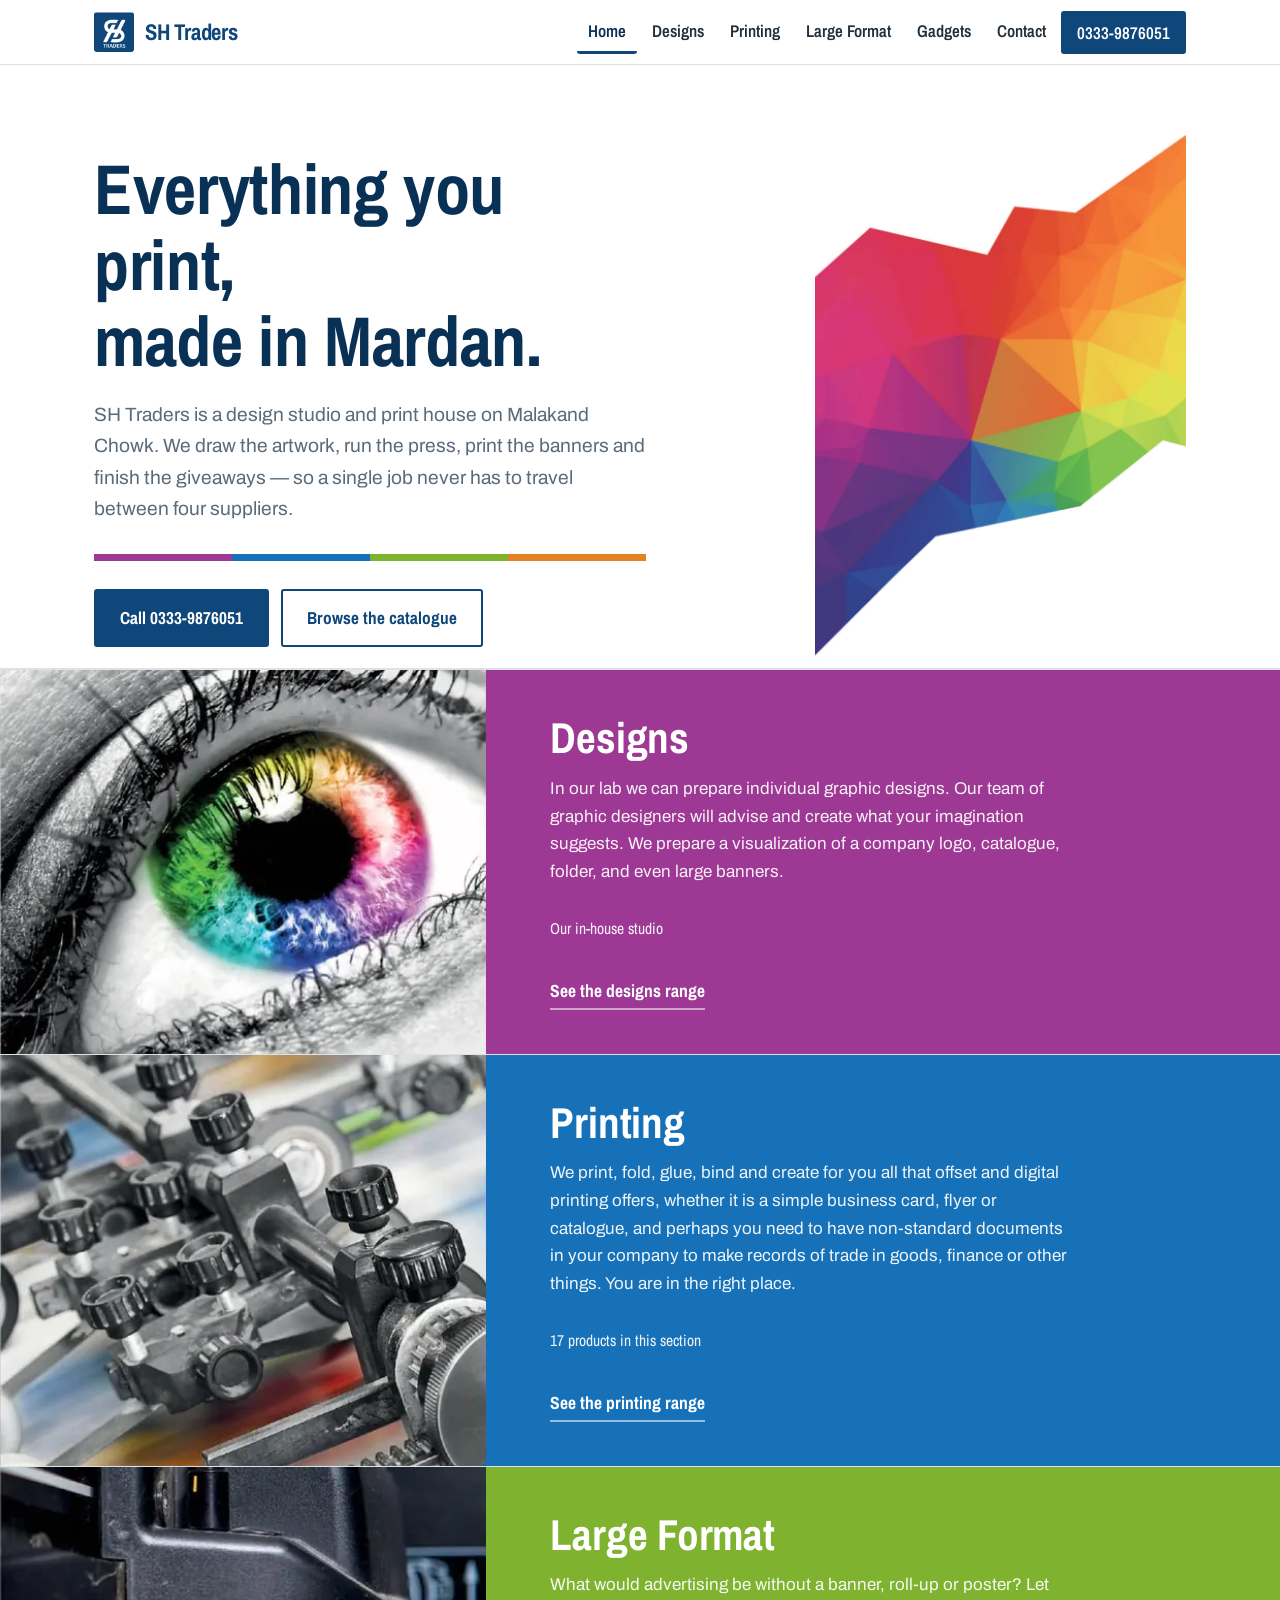
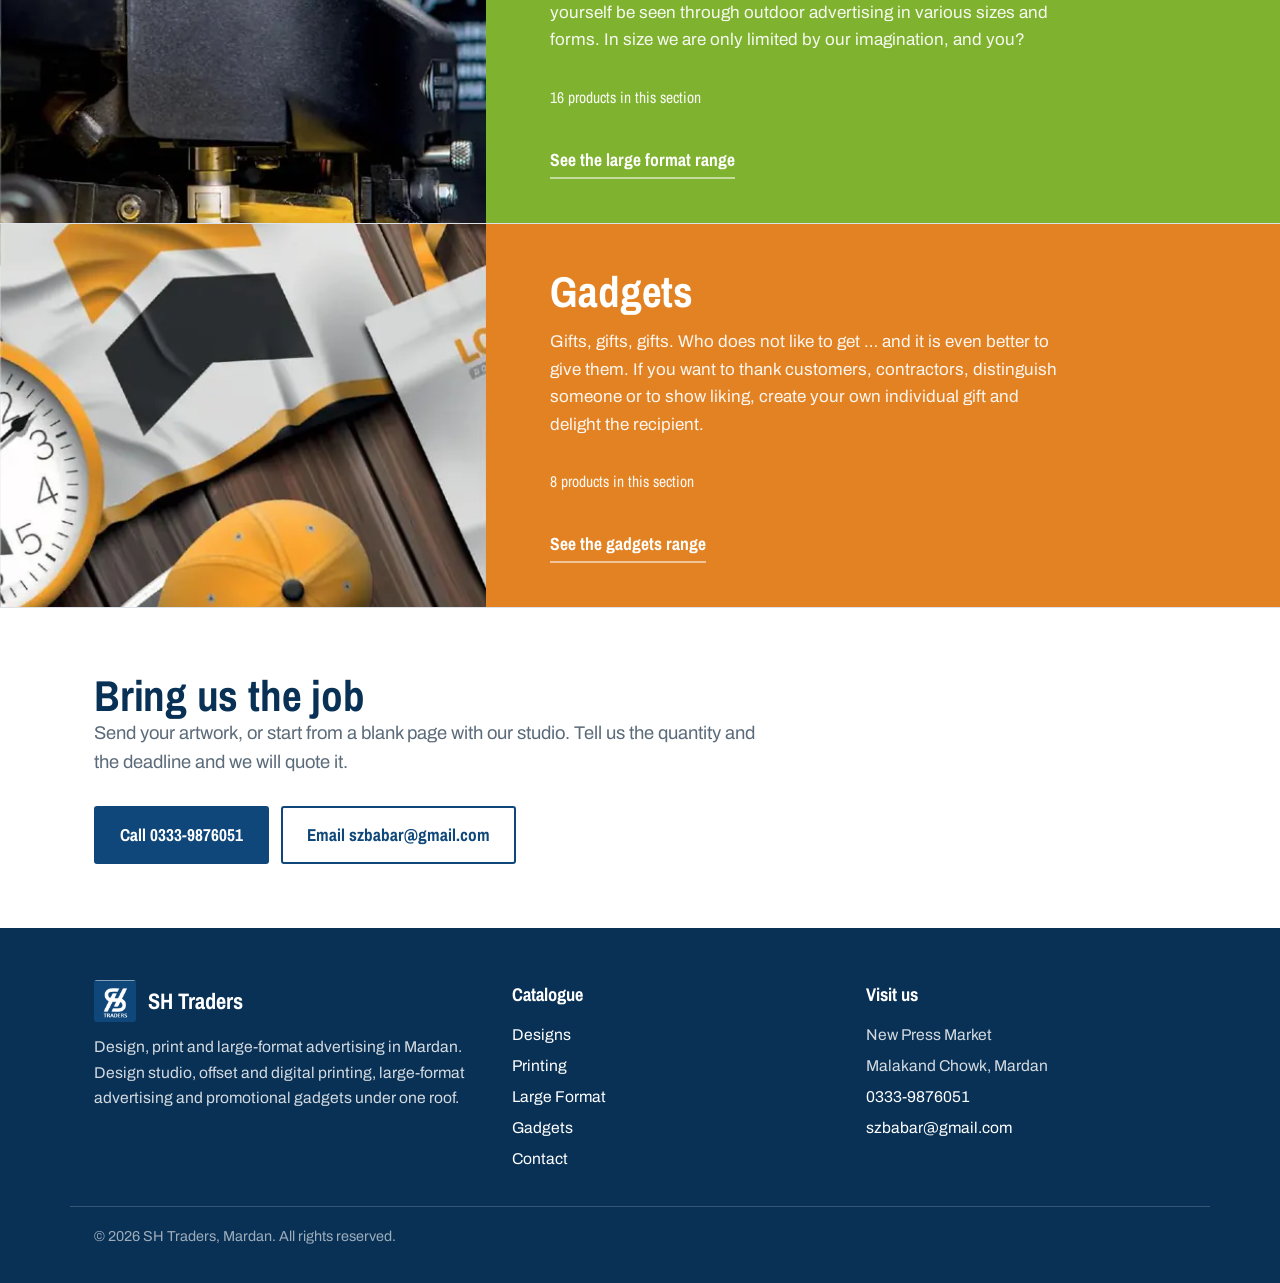
==== index.html @ 006427e3 "Initial commit via Netlify [skip ci]" ====
<!DOCTYPE html>
<html lang="en">
<head>
<meta charset="utf-8">
<meta name="viewport" content="width=device-width, initial-scale=1">
<title>SH Traders — Design, print and large-format advertising in Mardan</title>
<meta name="description" content="Design studio, offset and digital printing, large-format advertising and promotional gadgets in Mardan.">
<meta property="og:title" content="SH Traders — Design, print and large-format advertising in Mardan">
<meta property="og:description" content="Design studio, offset and digital printing, large-format advertising and promotional gadgets in Mardan.">
<meta property="og:type" content="website">
<meta name="theme-color" content="#0F477A">
<link rel="icon" href="assets/img/logo.png">
<link rel="preconnect" href="https://fonts.googleapis.com">
<link rel="preconnect" href="https://fonts.gstatic.com" crossorigin>
<link href="https://fonts.googleapis.com/css2?family=Archivo:wght@400;500;600;700&family=Archivo+Narrow:wght@600;700&display=swap" rel="stylesheet">
<link rel="stylesheet" href="assets/css/site.css">
</head>
<body data-page="home">
<header class="site-head">
  <div class="head-in">
    <a class="brand" href="index.html"><img src="assets/img/logo.png" alt="" width="40" height="40"><span>SH Traders</span></a>
    <button class="navtoggle" aria-expanded="false" aria-controls="nav">Menu</button>
    <nav class="nav" id="nav" aria-label="Main">
      <a href="index.html" aria-current="page">Home</a>
      <a href="designs.html" style="--c:#9D3894">Designs</a>
      <a href="printing.html" style="--c:#1671B8">Printing</a>
      <a href="large-format.html" style="--c:#7FB22F">Large Format</a>
      <a href="gadgets.html" style="--c:#E38223">Gadgets</a>
      <a href="contact.html">Contact</a>
      <a class="callbtn" href="tel:+923339876051">0333-9876051</a>
    </nav>
  </div>
</header>
<main>
<section class="hero">
  <div class="hero-in">
    <div>
      <h1>Everything you print,<br>made in Mardan.</h1>
      <p class="lede">SH Traders is a design studio and print house on Malakand Chowk.
      We draw the artwork, run the press, print the banners and finish the giveaways — so a
      single job never has to travel between four suppliers.</p>
      <ul class="swatches" aria-hidden="true"><li style="background:#9D3894"></li><li style="background:#1671B8"></li><li style="background:#7FB22F"></li><li style="background:#E38223"></li></ul>
      <div class="actions">
        <a class="btn btn-solid" href="tel:+923339876051">Call 0333-9876051</a>
        <a class="btn btn-ghost" href="printing.html">Browse the catalogue</a>
      </div>
    </div>
    <div class="hero-art"><img src="assets/img/rainbow.webp" alt="" width="755" height="1100"></div>
  </div>
</section>
<div class="bands"><section class="band" style="--c:#9D3894">
  <div class="band-img" style="background-image:url('assets/img/hero_designs.webp')" role="img" aria-label="Designs"></div>
  <div class="band-body">
    <h2>Designs</h2>
    <p>In our lab we can prepare individual graphic designs. Our team of graphic designers will advise and create what your imagination suggests. We prepare a visualization of a company logo, catalogue, folder, and even large banners.</p>
    <p class="band-count">Our in-house studio</p>
    <a class="more" href="designs.html">See the designs range</a>
  </div>
</section><section class="band" style="--c:#1671B8">
  <div class="band-img" style="background-image:url('assets/img/hero_printing.webp')" role="img" aria-label="Printing"></div>
  <div class="band-body">
    <h2>Printing</h2>
    <p>We print, fold, glue, bind and create for you all that offset and digital printing offers, whether it is a simple business card, flyer or catalogue, and perhaps you need to have non-standard documents in your company to make records of trade in goods, finance or other things. You are in the right place.</p>
    <p class="band-count">17 products in this section</p>
    <a class="more" href="printing.html">See the printing range</a>
  </div>
</section><section class="band" style="--c:#7FB22F">
  <div class="band-img" style="background-image:url('assets/img/hero_largeformat.webp')" role="img" aria-label="Large Format"></div>
  <div class="band-body">
    <h2>Large Format</h2>
    <p>What would advertising be without a banner, roll-up or poster? Let yourself be seen through outdoor advertising in various sizes and forms. In size we are only limited by our imagination, and you?</p>
    <p class="band-count">16 products in this section</p>
    <a class="more" href="large-format.html">See the large format range</a>
  </div>
</section><section class="band" style="--c:#E38223">
  <div class="band-img" style="background-image:url('assets/img/hero_gadgets.webp')" role="img" aria-label="Gadgets"></div>
  <div class="band-body">
    <h2>Gadgets</h2>
    <p>Gifts, gifts, gifts. Who does not like to get … and it is even better to give them. If you want to thank customers, contractors, distinguish someone or to show liking, create your own individual gift and delight the recipient.</p>
    <p class="band-count">8 products in this section</p>
    <a class="more" href="gadgets.html">See the gadgets range</a>
  </div>
</section></div>
<section class="contact">
  <div class="wrap">
    <h2>Bring us the job</h2>
    <p class="lede">Send your artwork, or start from a blank page with our studio. Tell us the
    quantity and the deadline and we will quote it.</p>
    <div class="actions">
      <a class="btn btn-solid" href="tel:+923339876051">Call 0333-9876051</a>
      <a class="btn btn-ghost" href="mailto:szbabar@gmail.com">Email szbabar@gmail.com</a>
    </div>
  </div>
</section>
</main><footer class="site-foot">
  <div class="foot-in">
    <div>
      <div class="foot-brand"><img src="assets/img/logo.png" alt="" width="42" height="42"><span>SH Traders</span></div>
      <p>Design, print and large-format advertising in Mardan. Design studio, offset and digital printing, large-format
      advertising and promotional gadgets under one roof.</p>
    </div>
    <div>
      <h4>Catalogue</h4>
      <ul><li><a href="designs.html">Designs</a></li><li><a href="printing.html">Printing</a></li><li><a href="large-format.html">Large Format</a></li><li><a href="gadgets.html">Gadgets</a></li><li><a href="contact.html">Contact</a></li></ul>
    </div>
    <div>
      <h4>Visit us</h4>
      <ul>
        <li>New Press Market</li>
        <li>Malakand Chowk, Mardan</li>
        <li><a href="tel:+923339876051">0333-9876051</a></li>
        <li><a href="mailto:szbabar@gmail.com">szbabar@gmail.com</a></li>
      </ul>
    </div>
  </div>
  <div class="colophon">&copy; <span id="yr">2026</span> SH Traders, Mardan. All rights reserved.</div>
</footer>
<script>
document.getElementById('yr').textContent=new Date().getFullYear();
var t=document.querySelector('.navtoggle'),n=document.getElementById('nav');
if(t){t.addEventListener('click',function(){var o=n.classList.toggle('open');t.setAttribute('aria-expanded',o);});}
</script>
</body>
</html>
---- assets/css/site.css ----
/* SH Traders — palette and type taken from the printed catalogue */
:root{
  --ink:#0F477A;            /* logo navy */
  --ink-deep:#093155;
  --paper:#ffffff;
  --paper-2:#F4F6F8;
  --rule:#DCE2E8;
  --text:#22303C;
  --text-soft:#5B6B7A;
  --designs:#9D3894;
  --printing:#1671B8;
  --largeformat:#7FB22F;
  --gadgets:#E38223;
  --accent:var(--ink);
  --maxw:1140px;
  --sans:"Archivo","Helvetica Neue",Arial,sans-serif;
  --cond:"Archivo Narrow","Arial Narrow",var(--sans);
}

*,*::before,*::after{box-sizing:border-box}
html{-webkit-text-size-adjust:100%}
body{
  margin:0;background:var(--paper);color:var(--text);
  font-family:var(--sans);font-size:17px;line-height:1.62;
  font-variant-numeric:tabular-nums;
}
img{max-width:100%;height:auto;display:block}
a{color:var(--ink);text-decoration-thickness:1px;text-underline-offset:2px}
a:focus-visible,button:focus-visible{outline:3px solid var(--ink);outline-offset:3px}
.wrap{max-width:var(--maxw);margin:0 auto;padding:0 24px}

h1,h2,h3{font-family:var(--cond);font-weight:700;line-height:1.08;margin:0;
  letter-spacing:-.005em;color:var(--ink-deep)}
h1{font-size:clamp(2.6rem,6vw,4.4rem)}
h2{font-size:clamp(1.9rem,3.6vw,2.7rem)}
h3{font-size:clamp(1.45rem,2.4vw,1.9rem)}
p{margin:0 0 1em}
.lede{font-size:1.15rem;color:var(--text-soft);max-width:62ch}

/* ---------- header ---------- */
.site-head{position:sticky;top:0;z-index:50;background:rgba(255,255,255,.96);
  backdrop-filter:saturate(140%) blur(8px);border-bottom:1px solid var(--rule)}
.head-in{max-width:var(--maxw);margin:0 auto;padding:10px 24px;
  display:flex;align-items:center;gap:22px}
.brand{display:flex;align-items:center;gap:11px;text-decoration:none;flex:0 0 auto}
.brand img{width:40px;height:40px;border-radius:3px}
.brand span{font-family:var(--cond);font-weight:700;font-size:1.42rem;color:var(--ink);
  letter-spacing:-.01em}
.nav{margin-left:auto;display:flex;align-items:center;gap:4px;flex-wrap:wrap}
.nav a{font-family:var(--cond);font-size:1.06rem;font-weight:600;color:var(--text);
  text-decoration:none;padding:7px 11px;border-radius:3px;border-bottom:3px solid transparent}
.nav a:hover{background:var(--paper-2)}
.nav a[aria-current="page"]{border-bottom-color:var(--c,var(--ink));color:var(--ink-deep)}
.callbtn{background:var(--ink);color:#fff !important;padding:8px 16px !important;
  border-radius:3px;border-bottom:none !important}
.callbtn:hover{background:var(--ink-deep) !important}
.navtoggle{display:none;margin-left:auto;background:none;border:1px solid var(--rule);
  border-radius:3px;padding:8px 12px;font:600 1rem var(--cond);cursor:pointer;color:var(--ink)}

/* ---------- home hero ---------- */
.hero{position:relative;overflow:hidden;border-bottom:1px solid var(--rule)}
.hero-in{max-width:var(--maxw);margin:0 auto;padding:64px 24px 0;
  display:grid;grid-template-columns:1.05fr .95fr;gap:40px;align-items:center}
.hero h1{color:var(--ink-deep)}
.hero .lede{margin-top:20px;font-size:1.2rem}
.hero-art{align-self:end;margin-bottom:-1px;text-align:right}
.hero-art img{width:auto;max-width:100%;max-height:540px;margin-left:auto}
.swatches{display:flex;gap:0;margin:30px 0 0;list-style:none;padding:0}
.swatches li{flex:1;height:7px}
.actions{display:flex;gap:12px;flex-wrap:wrap;margin-top:28px}
.btn{display:inline-block;font-family:var(--cond);font-weight:700;font-size:1.08rem;
  padding:13px 24px;border-radius:3px;text-decoration:none;border:2px solid var(--ink)}
.btn-solid{background:var(--ink);color:#fff}
.btn-solid:hover{background:var(--ink-deep);border-color:var(--ink-deep)}
.btn-ghost{color:var(--ink);background:#fff}
.btn-ghost:hover{background:var(--paper-2)}

/* ---------- section bands (home) ---------- */
.bands{border-top:1px solid var(--rule)}
.band{display:grid;grid-template-columns:38% 62%;min-height:290px;border-bottom:1px solid var(--rule)}
.band-img{background-size:cover;background-position:center;position:relative}
.band-body{background:var(--c);color:#fff;display:flex;flex-direction:column;
  justify-content:center;padding:44px clamp(24px,5vw,64px)}
.band-body h2{color:#fff}
.band-body p{color:rgba(255,255,255,.93);max-width:52ch;margin-top:14px}
.band-body .more{font-family:var(--cond);font-weight:700;color:#fff;text-decoration:none;
  border-bottom:2px solid rgba(255,255,255,.55);padding-bottom:2px;margin-top:20px;
  align-self:flex-start;font-size:1.1rem}
.band-body .more:hover{border-bottom-color:#fff}
.band-count{font-family:var(--cond);font-size:.98rem;color:rgba(255,255,255,.8);margin-top:8px}

/* ---------- section page head ---------- */
.sec-head{background:var(--c);color:#fff;display:grid;grid-template-columns:40% 60%}
.sec-head .photo{background-size:cover;background-position:center;min-height:300px}
.sec-head .copy{padding:clamp(40px,6vw,76px) clamp(24px,5vw,64px);display:flex;
  flex-direction:column;justify-content:center}
.sec-head h1{color:#fff}
.sec-head p{color:rgba(255,255,255,.94);max-width:56ch;margin-top:16px;font-size:1.1rem}
.crumb{font-family:var(--cond);font-size:1rem;color:rgba(255,255,255,.82);margin-bottom:10px}
.crumb a{color:inherit}

/* ---------- product rows ---------- */
.items{padding:12px 0 40px}
.item{scroll-margin-top:86px;display:grid;grid-template-columns:1fr 1fr;gap:clamp(28px,5vw,64px);
  align-items:center;padding:52px 0;border-bottom:1px solid var(--rule)}
.item:last-child{border-bottom:none}
.item .shot{display:flex;align-items:center;justify-content:center;
  background:var(--paper-2);border-radius:4px;padding:26px;min-height:270px}
.item .shot img{max-height:330px;width:auto;object-fit:contain}
.item:nth-child(even) .shot{order:2}
.item h3{display:flex;align-items:baseline;gap:12px}
.item h3::before{content:"";width:7px;height:.86em;background:var(--c);flex:0 0 auto;
  border-radius:1px;transform:translateY(.04em)}
.item .txt p{margin-top:14px;color:var(--text);max-width:60ch}
.item ul.bul{margin:6px 0 14px;padding-left:1.1em;color:var(--text)}
.item ul.bul li{margin:.2em 0}

.specs{margin-top:20px;border-top:1px solid var(--rule);padding-top:16px}
.specs dt{font-family:var(--cond);font-weight:700;font-size:1.02rem;color:var(--ink-deep);
  margin-bottom:7px}
.specs dd{margin:0 0 16px}
.chips{display:flex;flex-wrap:wrap;gap:6px;list-style:none;margin:0;padding:0}
.chips li{font-family:var(--cond);font-size:.97rem;line-height:1;padding:7px 10px;
  border:1px solid var(--rule);border-radius:3px;background:#fff;color:var(--text)}
.chips.fmt li{border-color:var(--c);color:var(--c);font-weight:700}
.method{font-family:var(--cond);font-size:1rem;color:var(--text-soft);margin:0}

/* ---------- in-page index ---------- */
.index{padding:26px 0 6px;border-bottom:1px solid var(--rule)}
.index h2{font-size:1.15rem;color:var(--text-soft);font-weight:600;margin-bottom:12px}
.index ul{display:flex;flex-wrap:wrap;gap:7px;list-style:none;margin:0;padding:0}
.index a{display:block;font-family:var(--cond);font-weight:600;font-size:1rem;line-height:1;
  padding:9px 12px;border:1px solid var(--rule);border-radius:3px;text-decoration:none;
  color:var(--text);background:#fff}
.index a:hover{border-color:var(--c);color:var(--c)}

/* ---------- prose (designs page) ---------- */
.prose{padding:64px 0;max-width:72ch}
.prose p{margin-bottom:1.05em}
.prose h2{margin-bottom:18px}

/* ---------- key legend ---------- */
.key{background:var(--paper-2);border-top:1px solid var(--rule);padding:56px 0}
.key h2{margin-bottom:8px}
.key p.lede{margin-bottom:24px}
.keygrid{display:grid;grid-template-columns:repeat(auto-fill,minmax(290px,1fr));gap:18px 34px;
  list-style:none;margin:0;padding:0}
.keygrid li{border-top:2px solid var(--printing);padding-top:10px}
.keygrid b{display:block;font-family:var(--cond);font-size:1.08rem;color:var(--ink-deep)}
.keygrid span{font-size:.97rem;color:var(--text-soft)}

/* ---------- contact ---------- */
.contact{padding:64px 0}
.cgrid{display:grid;grid-template-columns:1.1fr .9fr;gap:52px;align-items:start}
.cdl{margin:26px 0 0;border-top:1px solid var(--rule)}
.cdl div{display:flex;gap:18px;padding:16px 0;border-bottom:1px solid var(--rule);
  align-items:baseline}
.cdl dt{font-family:var(--cond);font-weight:700;color:var(--text-soft);min-width:96px}
.cdl dd{margin:0;font-size:1.1rem}
.cdl a{font-weight:600}

/* ---------- footer ---------- */
.site-foot{background:var(--ink-deep);color:rgba(255,255,255,.82);margin-top:0;
  padding:52px 0 34px;font-size:.98rem}
.foot-in{max-width:var(--maxw);margin:0 auto;padding:0 24px;
  display:grid;grid-template-columns:1.2fr 1fr 1fr;gap:34px}
.site-foot h4{font-family:var(--cond);font-size:1.15rem;color:#fff;margin:0 0 12px}
.site-foot a{color:#fff;text-decoration:none}
.site-foot a:hover{text-decoration:underline}
.site-foot ul{list-style:none;margin:0;padding:0}
.site-foot li{margin:.35em 0}
.foot-brand{display:flex;gap:12px;align-items:center;margin-bottom:12px}
.foot-brand img{width:42px;height:42px;border-radius:3px}
.foot-brand span{font-family:var(--cond);font-weight:700;font-size:1.4rem;color:#fff}
.colophon{max-width:var(--maxw);margin:30px auto 0;padding:18px 24px 0;
  border-top:1px solid rgba(255,255,255,.18);font-size:.9rem;color:rgba(255,255,255,.6)}

/* ---------- responsive ---------- */
@media (max-width:900px){
  .hero-in{grid-template-columns:1fr;padding-top:48px;gap:8px}
  .hero-art{max-width:420px;margin:12px auto -2px}
  .band,.sec-head{grid-template-columns:1fr}
  .band-img,.sec-head .photo{min-height:190px}
  .item{grid-template-columns:1fr;gap:26px;padding:40px 0}
  .item:nth-child(even) .shot{order:0}
  .item .shot{min-height:210px}
  .item .shot img{max-height:250px}
  .cgrid{grid-template-columns:1fr;gap:34px}
  .foot-in{grid-template-columns:1fr 1fr}
}
@media (max-width:720px){
  body{font-size:16px}
  .navtoggle{display:block}
  .nav{display:none;width:100%;order:3;flex-direction:column;align-items:stretch;
    gap:0;padding:8px 0 4px;border-top:1px solid var(--rule);margin-top:8px}
  .nav.open{display:flex}
  .nav a{padding:12px 6px;border-bottom:1px solid var(--rule);border-radius:0}
  .nav a[aria-current="page"]{border-bottom-color:var(--rule);color:var(--ink)}
  .callbtn{margin-top:10px;text-align:center}
  .head-in{flex-wrap:wrap}
  .foot-in{grid-template-columns:1fr}
}
@media (prefers-reduced-motion:reduce){*{animation:none !important;transition:none !important}}
@media print{.site-head,.nav,.actions{display:none}}
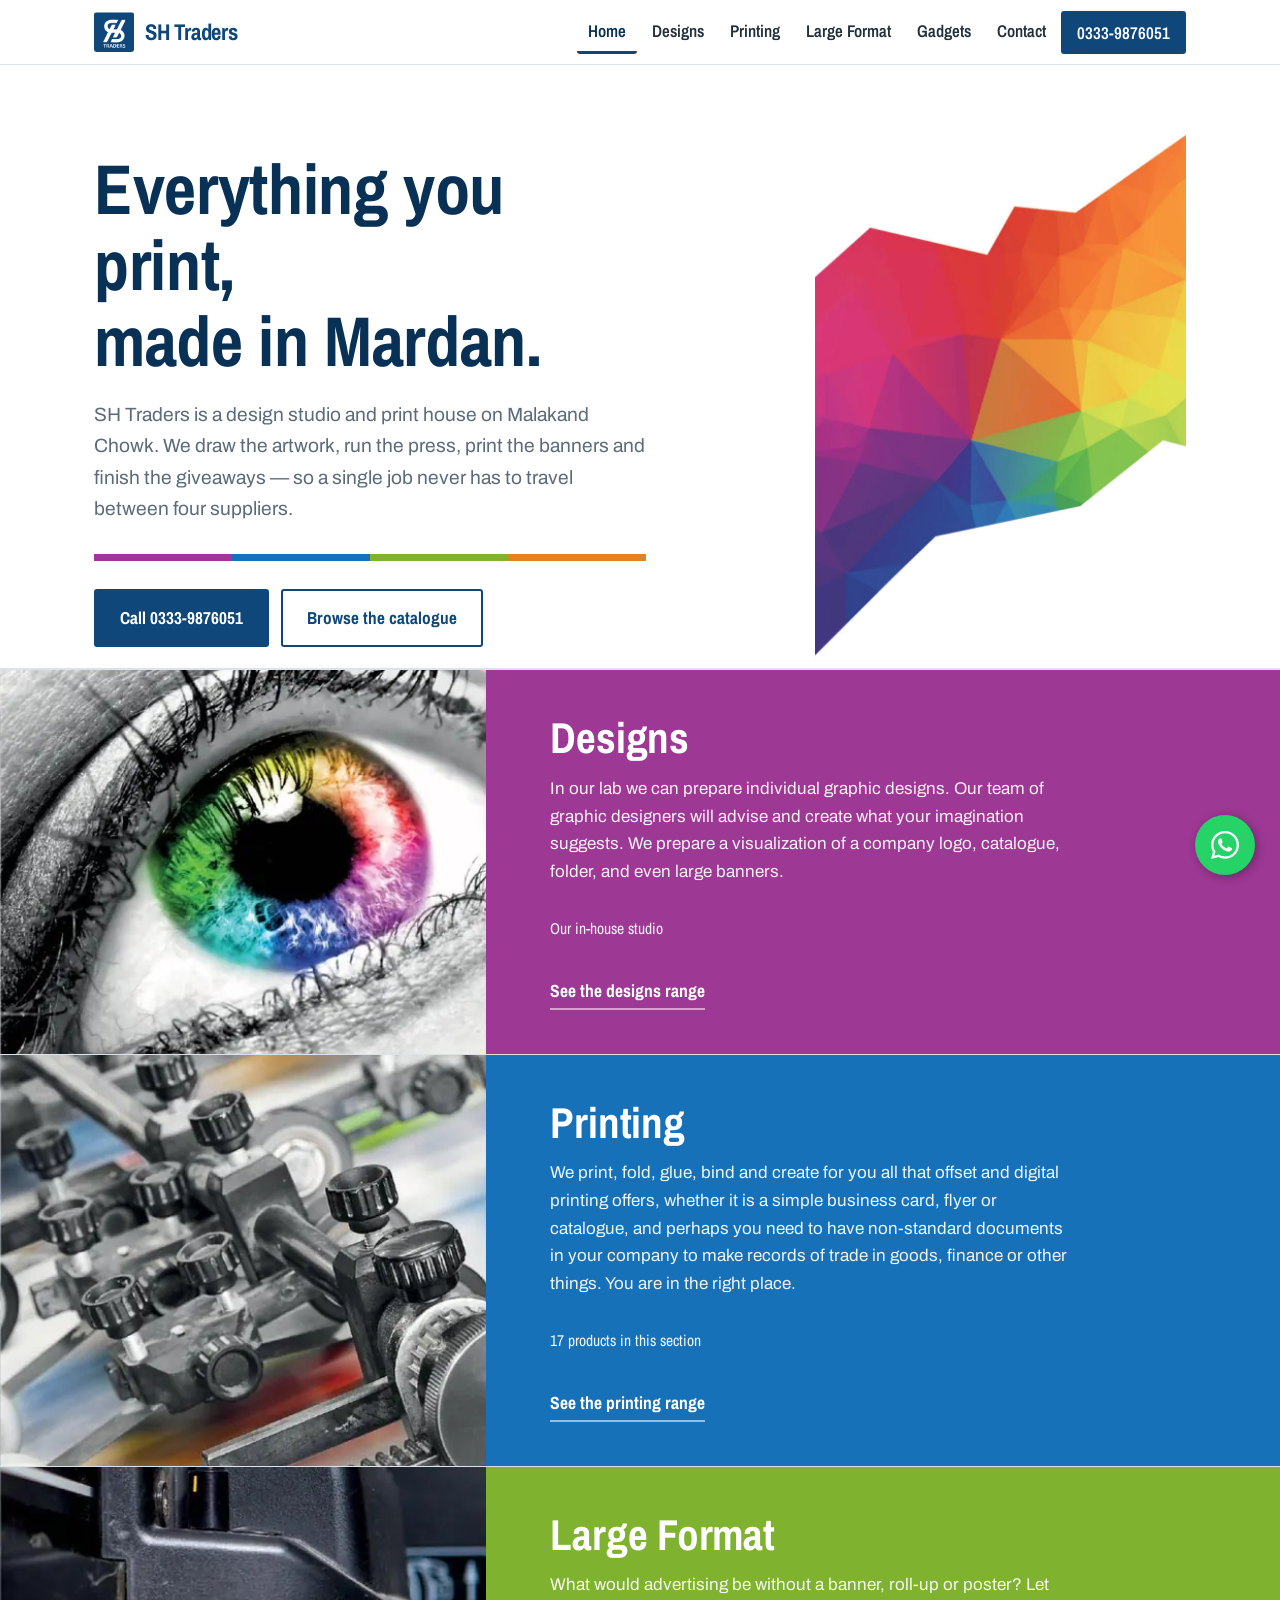
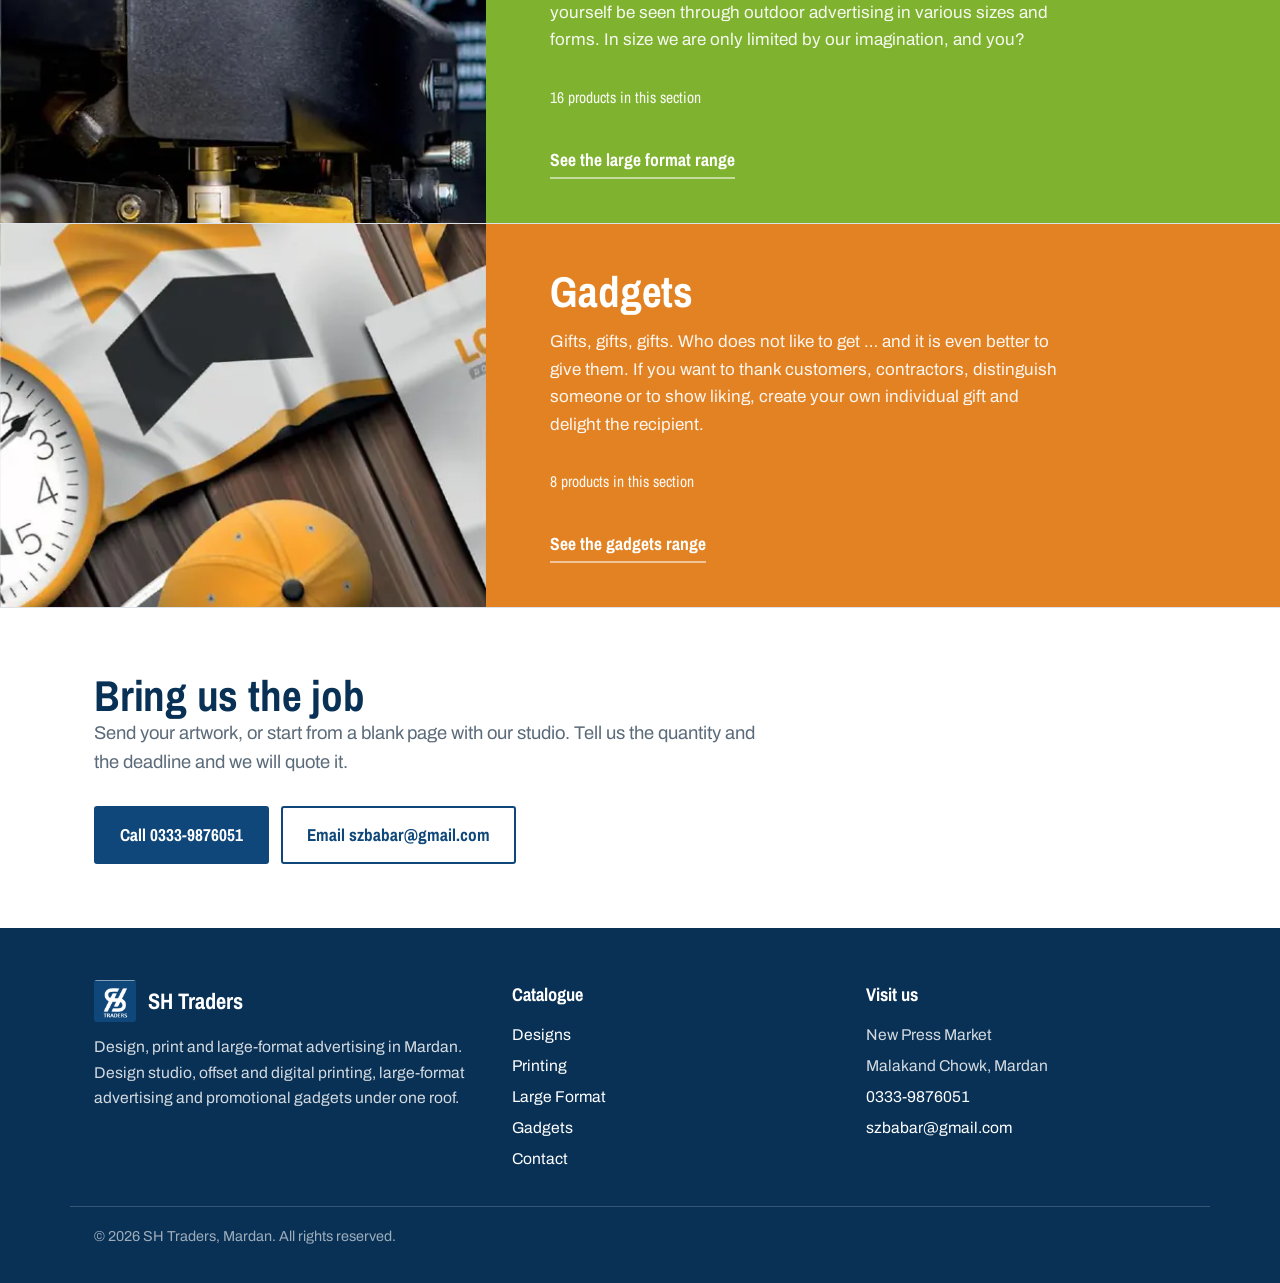
==== commit 5e65833a: "Update index.html" ====
--- a/index.html
+++ b/index.html
@@ -120,5 +120,41 @@
 var t=document.querySelector('.navtoggle'),n=document.getElementById('nav');
 if(t){t.addEventListener('click',function(){var o=n.classList.toggle('open');t.setAttribute('aria-expanded',o);});}
 </script>
+<!-- Floating WhatsApp Button -->
+<a href="https://wa.me/923001234567?text=Hello!%20I%20have%20a%20question." 
+   target="_blank" 
+   class="whatsapp-float" 
+   aria-label="Chat on WhatsApp">
+  <!-- WhatsApp SVG Icon -->
+  <svg xmlns="http://www.w3.org/2000/svg" viewBox="0 0 448 512" width="32" height="32" fill="white">
+    <path d="M380.9 97.1C339 55.1 283.2 32 223.9 32c-122.4 0-222 99.6-222 222 0 39.1 10.2 77.3 29.6 111L0 480l117.7-30.9c32.4 17.7 68.9 27 106.1 27h.1c122.3 0 224.1-99.6 224.1-222 0-59.3-25.2-115-67.1-157zm-157 341.6c-33.2 0-65.7-8.9-94-25.7l-6.7-4-69.8 18.3 18.6-68.1-4.4-7c-18.5-29.4-28.2-63.3-28.2-98.2 0-101.7 82.8-184.5 184.6-184.5 49.3 0 95.6 19.2 130.4 54.1 34.8 34.9 56.2 81.2 56.1 130.5 0 101.8-84.9 184.6-186.6 184.6zm101.2-138.2c-5.5-2.8-32.8-16.2-37.9-18-5.1-1.9-8.8-2.8-12.5 2.8-3.7 5.6-14.3 18-17.6 21.8-3.2 3.7-6.5 4.2-12 1.4-32.6-16.3-54-29.1-75.5-66-5.7-9.8 5.7-9.1 16.3-30.3 1.8-3.7.9-6.9-.5-9.7-1.4-2.8-12.5-30.1-17.1-41.2-4.5-10.8-9.1-9.3-12.5-9.5-3.2-.2-6.9-.2-10.6-.2-3.7 0-9.7 1.4-14.8 6.9-5.1 5.6-19.4 19-19.4 46.3 0 27.3 19.9 53.7 22.6 57.4 2.8 3.7 39.1 59.7 94.8 83.8 35.2 15.2 49 16.5 66.6 13.9 10.7-1.6 32.8-13.4 37.4-26.4 4.6-13 4.6-24.1 3.2-26.4-1.3-2.5-5-3.9-10.5-6.6z"/>
+  </svg>
+</a>
+
+<!-- Floating Button CSS Styles -->
+<style>
+  .whatsapp-float {
+    position: fixed;
+    width: 60px;
+    height: 60px;
+    bottom: 25px;
+    right: 25px;
+    background-color: #25d366;
+    color: #fff;
+    border-radius: 50px;
+    text-align: center;
+    box-shadow: 2px 2px 10px rgba(0, 0, 0, 0.3);
+    z-index: 9999;
+    display: flex;
+    align-items: center;
+    justify-content: center;
+    transition: all 0.3s ease;
+  }
+
+  .whatsapp-float:hover {
+    background-color: #128c7e;
+    transform: scale(1.1);
+  }
+</style>
 </body>
 </html>
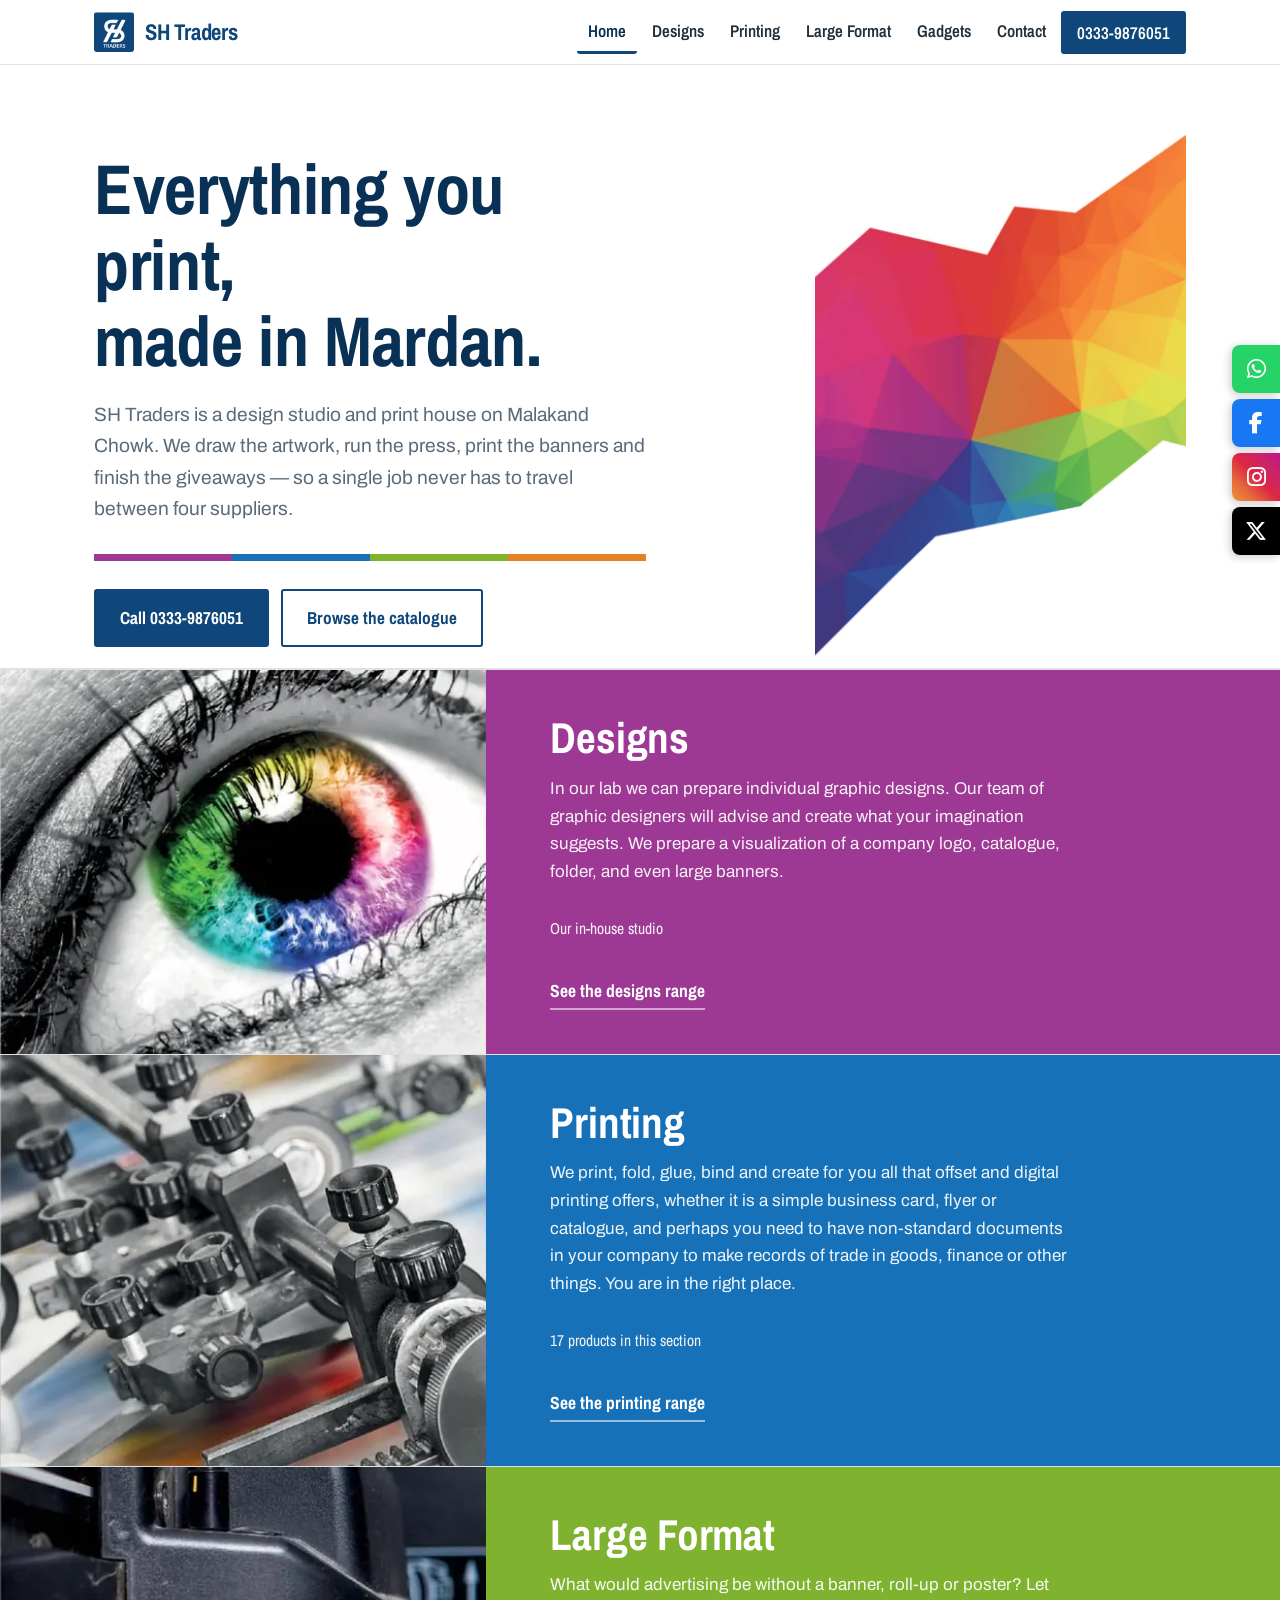
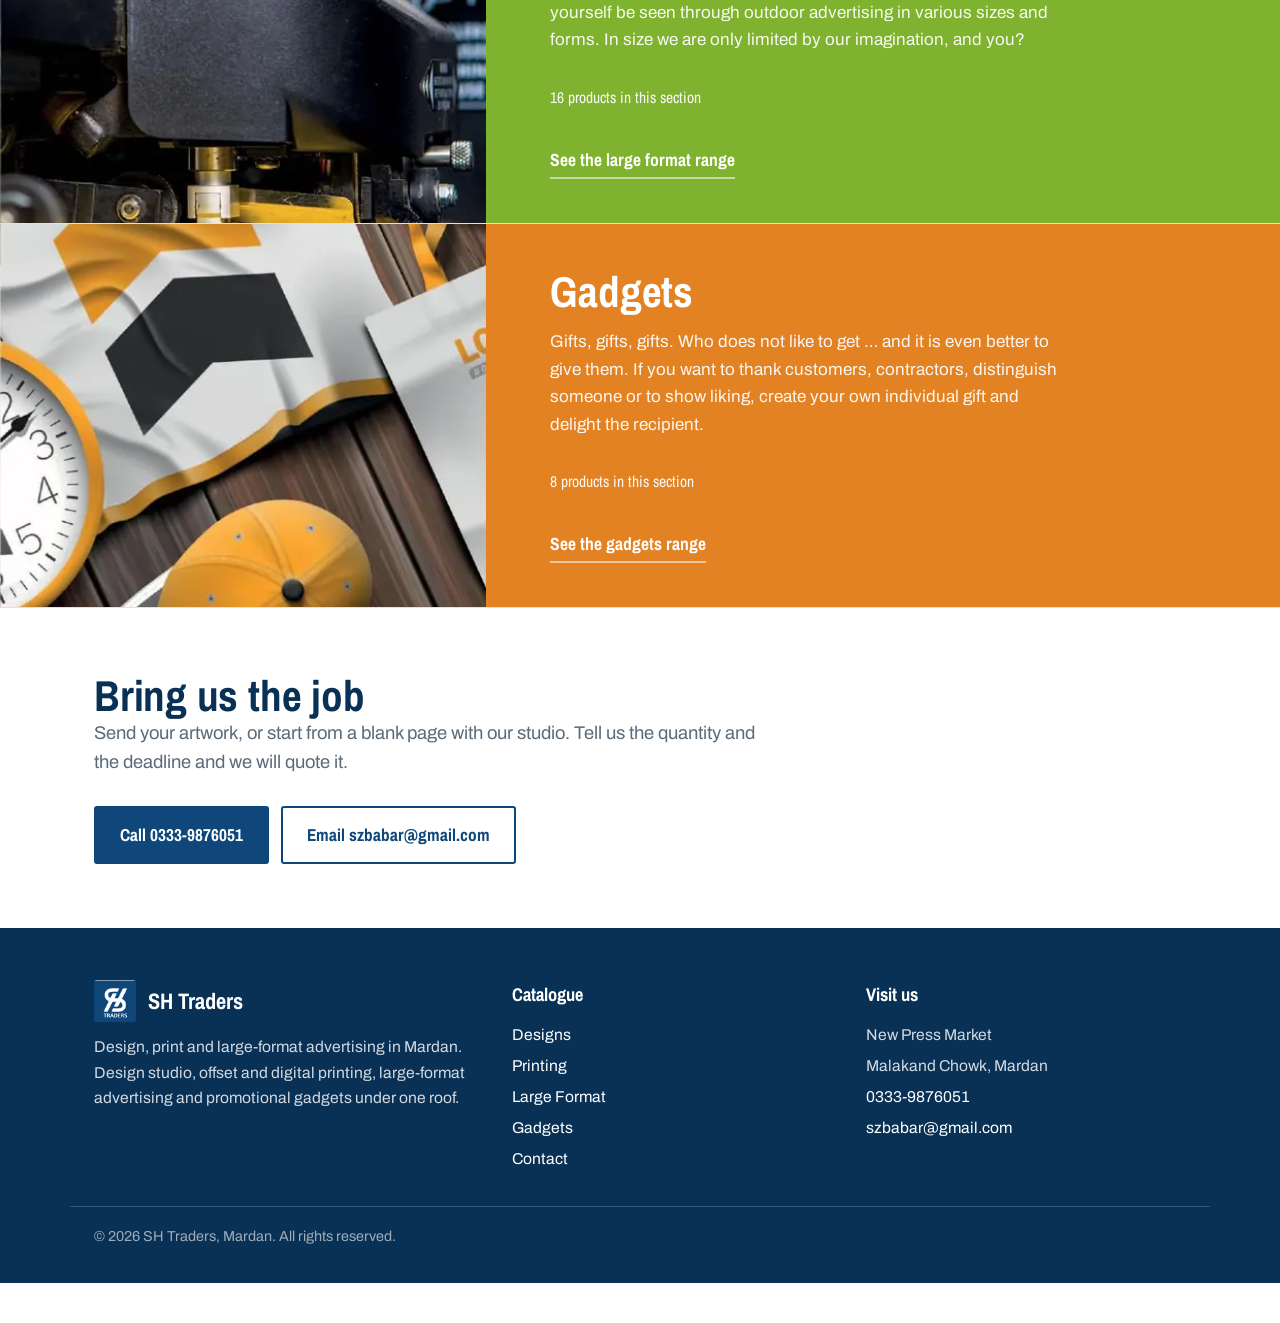
==== commit ebeb1737: "Update index.html" ====
--- a/index.html
+++ b/index.html
@@ -131,30 +131,110 @@
   </svg>
 </a>
 
-<!-- Floating Button CSS Styles -->
-<style>
-  .whatsapp-float {
-    position: fixed;
-    width: 60px;
-    height: 60px;
-    bottom: 25px;
-    right: 25px;
-    background-color: #25d366;
-    color: #fff;
-    border-radius: 50px;
-    text-align: center;
-    box-shadow: 2px 2px 10px rgba(0, 0, 0, 0.3);
-    z-index: 9999;
-    display: flex;
-    align-items: center;
-    justify-content: center;
-    transition: all 0.3s ease;
-  }
-
-  .whatsapp-float:hover {
-    background-color: #128c7e;
-    transform: scale(1.1);
-  }
-</style>
+<!DOCTYPE html>
+<html lang="en">
+<head>
+  <meta charset="UTF-8">
+  <meta name="viewport" content="width=device-width, initial-scale=1.0">
+  <title>Floating Social Media Buttons</title>
+  
+  <!-- Font Awesome CDN for Brand Icons -->
+  <link rel="stylesheet" href="https://cdnjs.cloudflare.com/ajax/libs/font-awesome/6.5.1/css/all.min.css">
+
+  <style>
+    /* Floating Bar Container */
+    .floating-social {
+      position: fixed;
+      top: 50%;
+      right: 0;
+      transform: translateY(-50%);
+      display: flex;
+      flex-direction: column;
+      z-index: 9999;
+    }
+
+    /* Base Styling for Buttons */
+    .floating-social a {
+      display: flex;
+      align-items: center;
+      justify-content: center;
+      width: 48px;
+      height: 48px;
+      color: #ffffff;
+      font-size: 22px;
+      text-decoration: none;
+      margin: 3px 0;
+      border-radius: 8px 0 0 8px;
+      transition: transform 0.2s ease, filter 0.2s ease;
+      box-shadow: -2px 2px 8px rgba(0, 0, 0, 0.2);
+    }
+
+    /* Hover Animation */
+    .floating-social a:hover {
+      transform: translateX(-6px);
+      filter: brightness(1.1);
+    }
+
+    /* Brand Colors */
+    .floating-social .whatsapp {
+      background-color: #25D366;
+    }
+
+    .floating-social .facebook {
+      background-color: #1877F2;
+    }
+
+    .floating-social .instagram {
+      background: linear-gradient(45deg, #f09433 0%, #e6683c 25%, #dc2743 50%, #cc2366 75%, #bc1888 100%);
+    }
+
+    .floating-social .x-twitter {
+      background-color: #000000;
+    }
+
+    /* Mobile Responsiveness (Move to bottom right on small screens) */
+    @media (max-width: 600px) {
+      .floating-social {
+        top: auto;
+        bottom: 15px;
+        right: 15px;
+        transform: none;
+        flex-direction: row;
+      }
+
+      .floating-social a {
+        border-radius: 50%;
+        margin: 0 4px;
+        width: 44px;
+        height: 44px;
+        font-size: 20px;
+      }
+
+      .floating-social a:hover {
+        transform: translateY(-4px);
+      }
+    }
+  </style>
+</head>
+<body>
+
+  <!-- Floating Social Media Bar -->
+  <div class="floating-social">
+    <a href="https://wa.me/923339876051" class="whatsapp" target="_blank" rel="noopener noreferrer" aria-label="WhatsApp">
+      <i class="fa-brands fa-whatsapp"></i>
+    </a>
+    <a href="https://facebook.com/szbabar" class="facebook" target="_blank" rel="noopener noreferrer" aria-label="Facebook">
+      <i class="fa-brands fa-facebook-f"></i>
+    </a>
+    <a href="https://instagram.com/saad_zaman12121212" class="instagram" target="_blank" rel="noopener noreferrer" aria-label="Instagram">
+      <i class="fa-brands fa-instagram"></i>
+    </a>
+    <a href="https://x.com/@ShahZam15724115" class="x-twitter" target="_blank" rel="noopener noreferrer" aria-label="X">
+      <i class="fa-brands fa-x-twitter"></i>
+    </a>
+  </div>
+
 </body>
 </html>
+</body>
+</html>
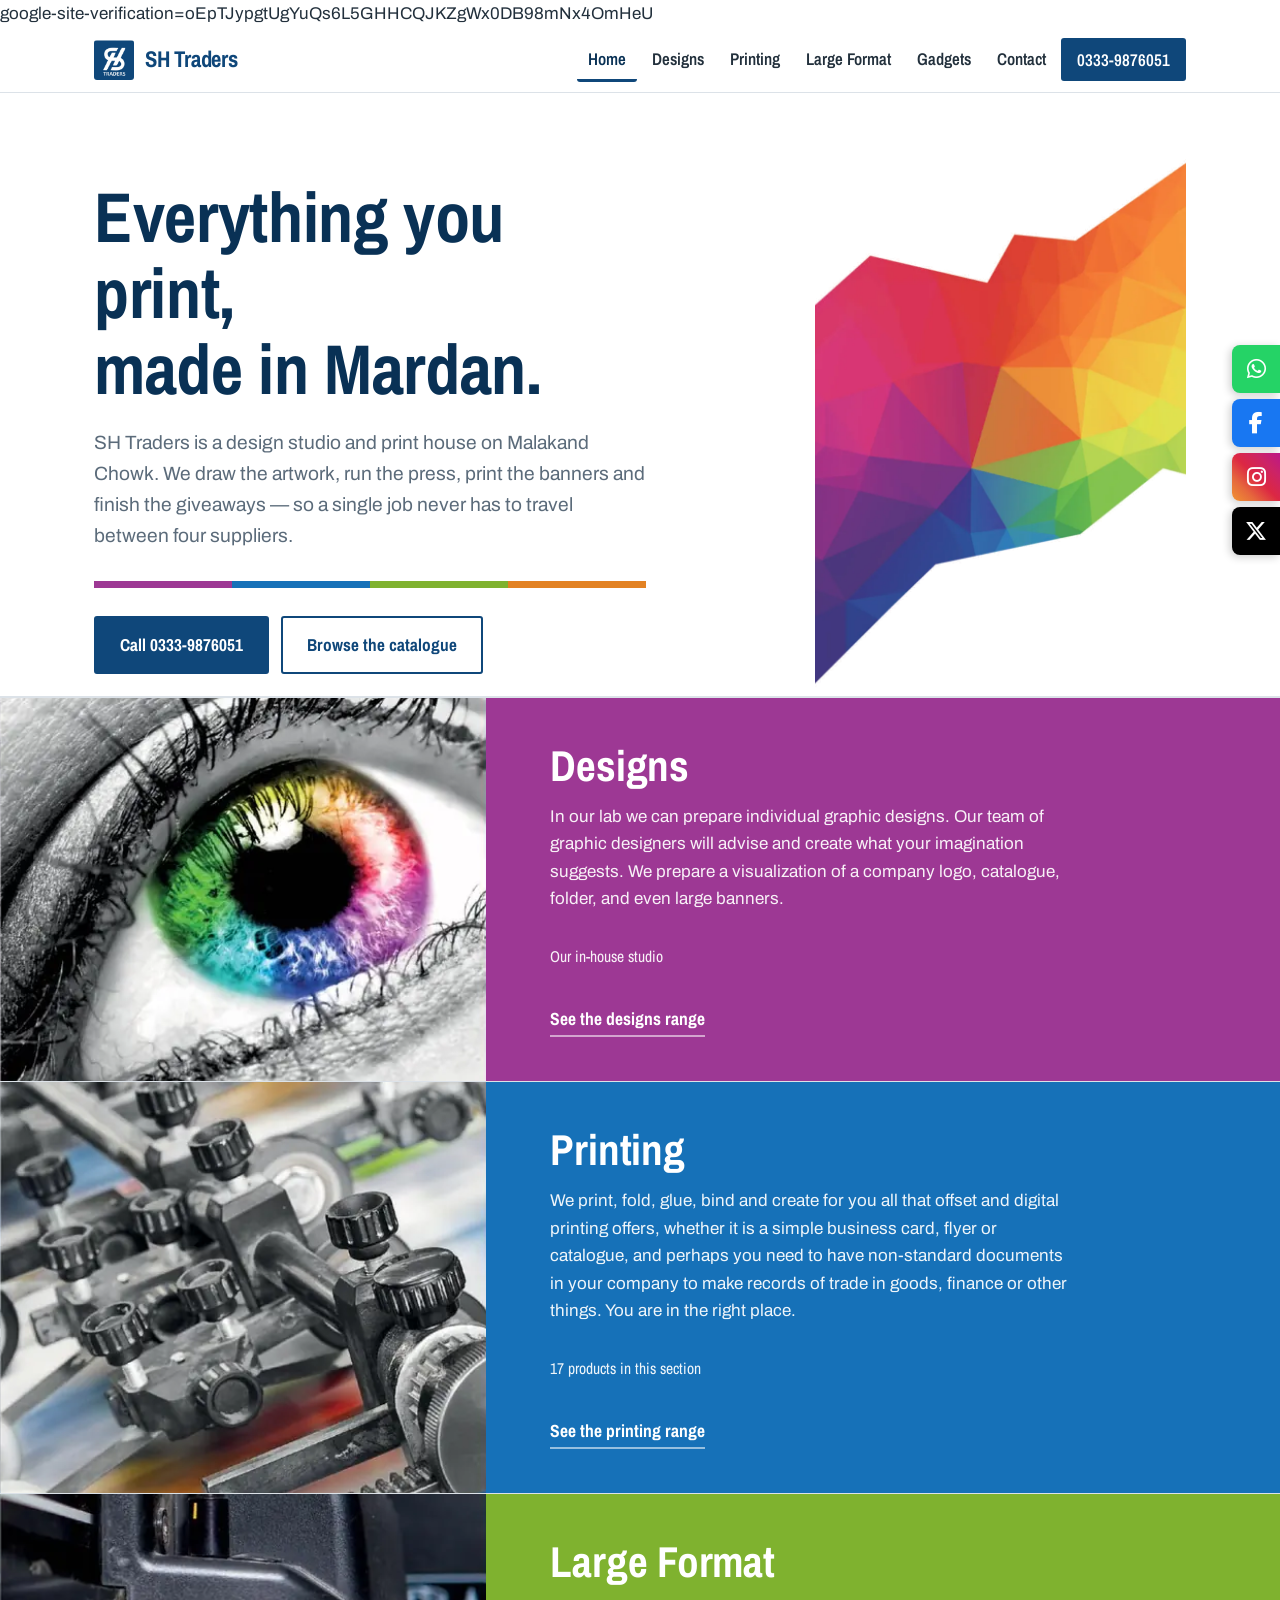
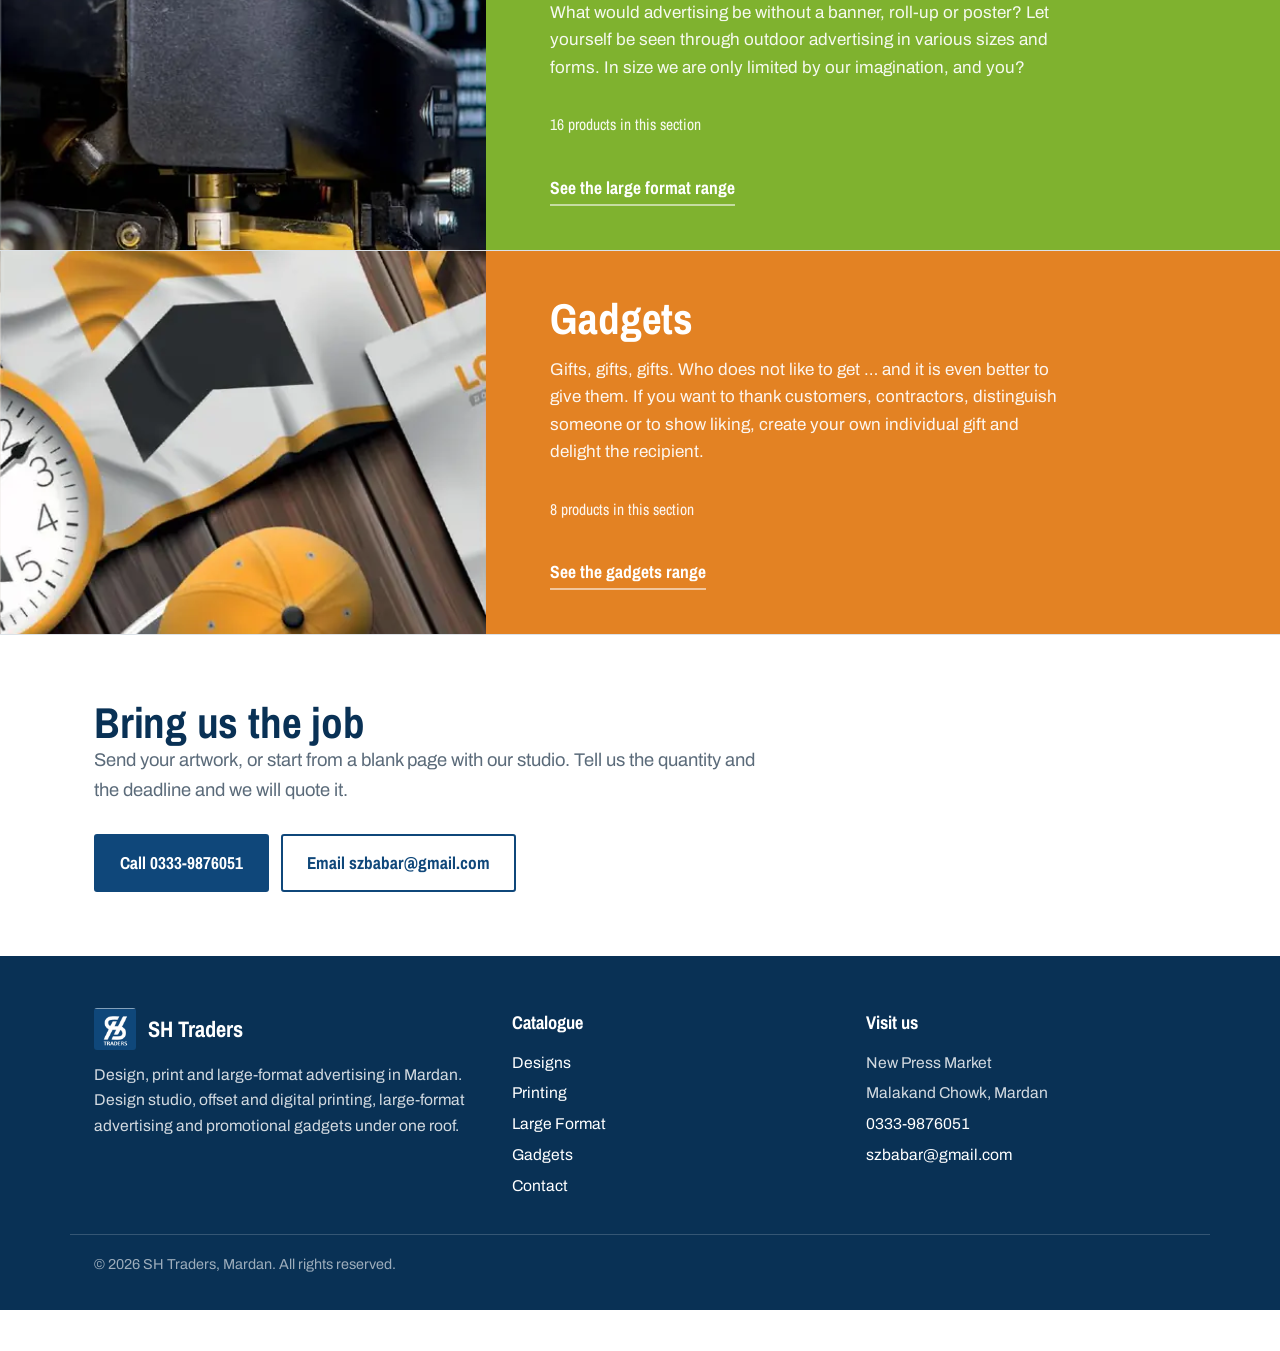
==== commit 1b022b84: "Add Google site verification meta tags" ====
--- a/index.html
+++ b/index.html
@@ -1,6 +1,8 @@
 <!DOCTYPE html>
 <html lang="en">
-<head>
+<head><meta name="google-site-verification" content="..." />
+  <meta name="google-site-verification" content="j6u_y8KvGq1yUomk86PltDkyyfEANlFTsRZ9LsChPas" />
+  google-site-verification=oEpTJypgtUgYuQs6L5GHHCQJKZgWx0DB98mNx4OmHeU
 <meta charset="utf-8">
 <meta name="viewport" content="width=device-width, initial-scale=1">
 <title>SH Traders — Design, print and large-format advertising in Mardan</title>
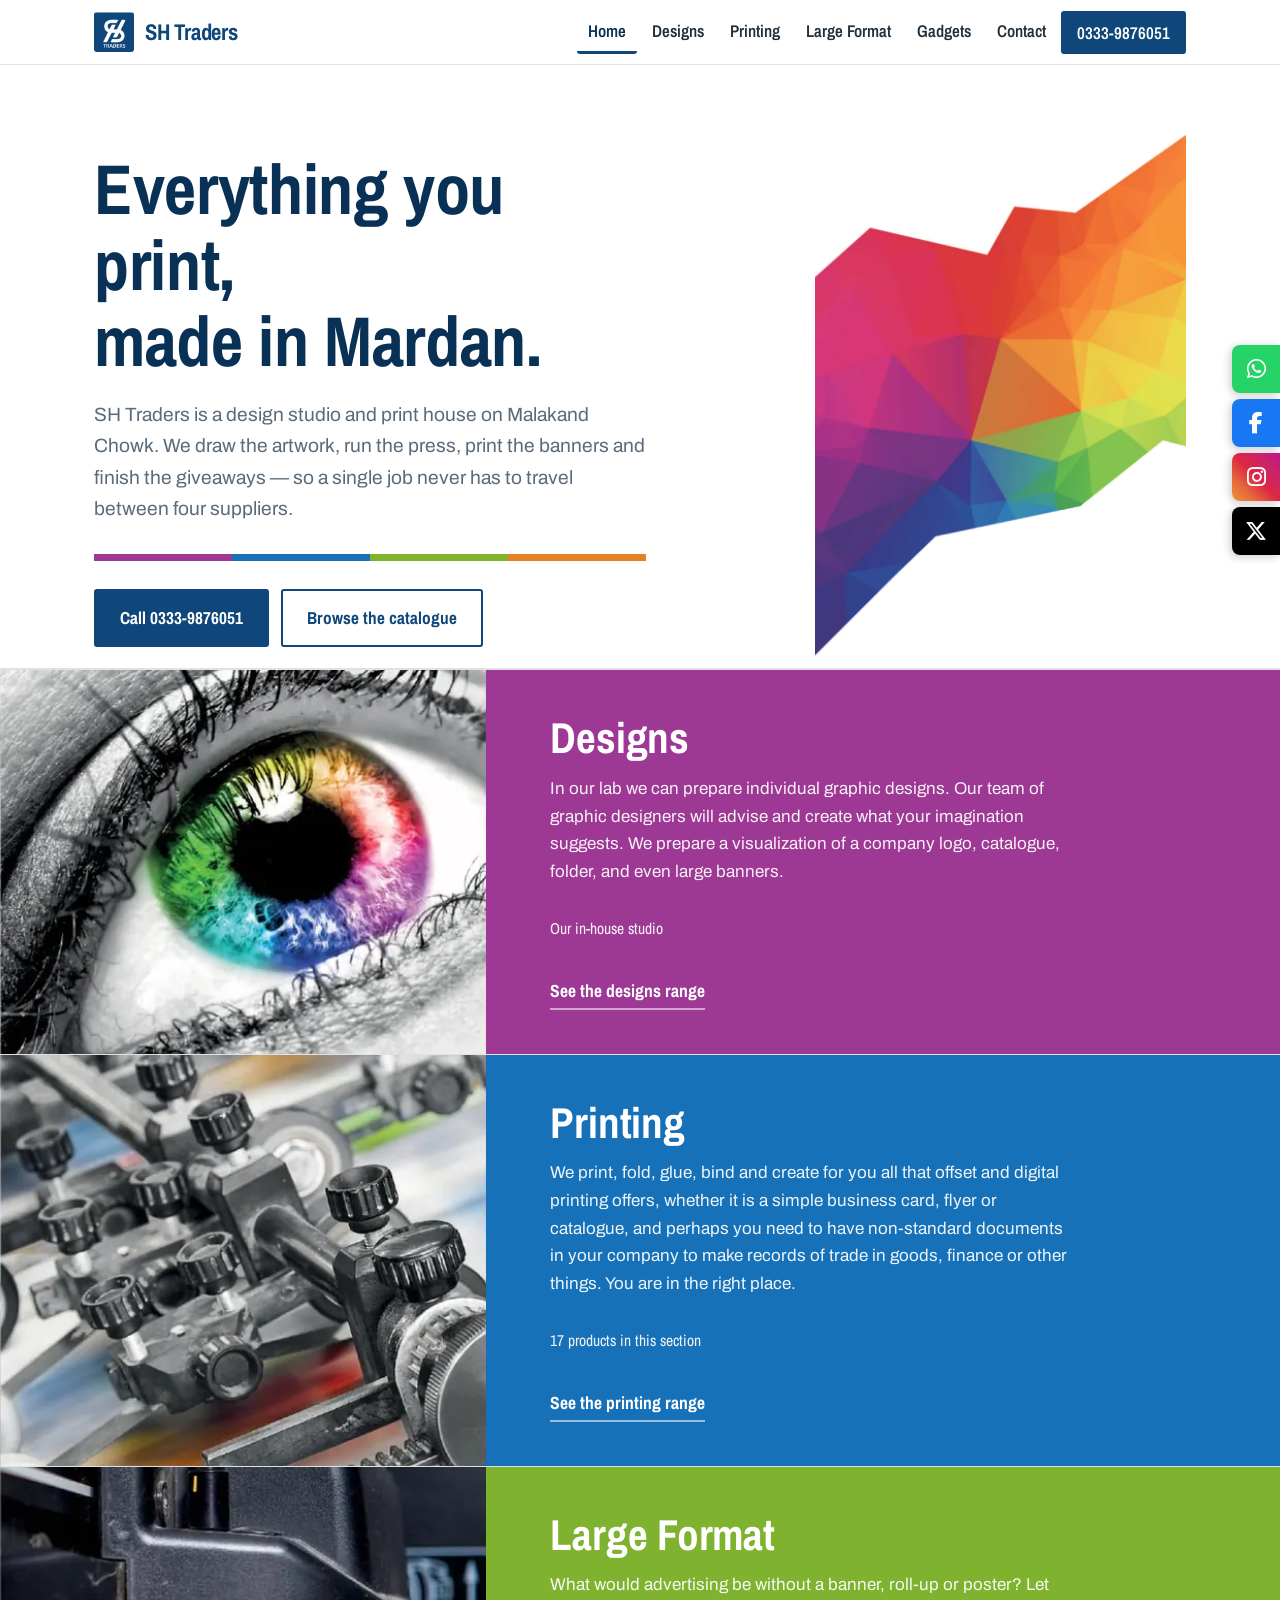
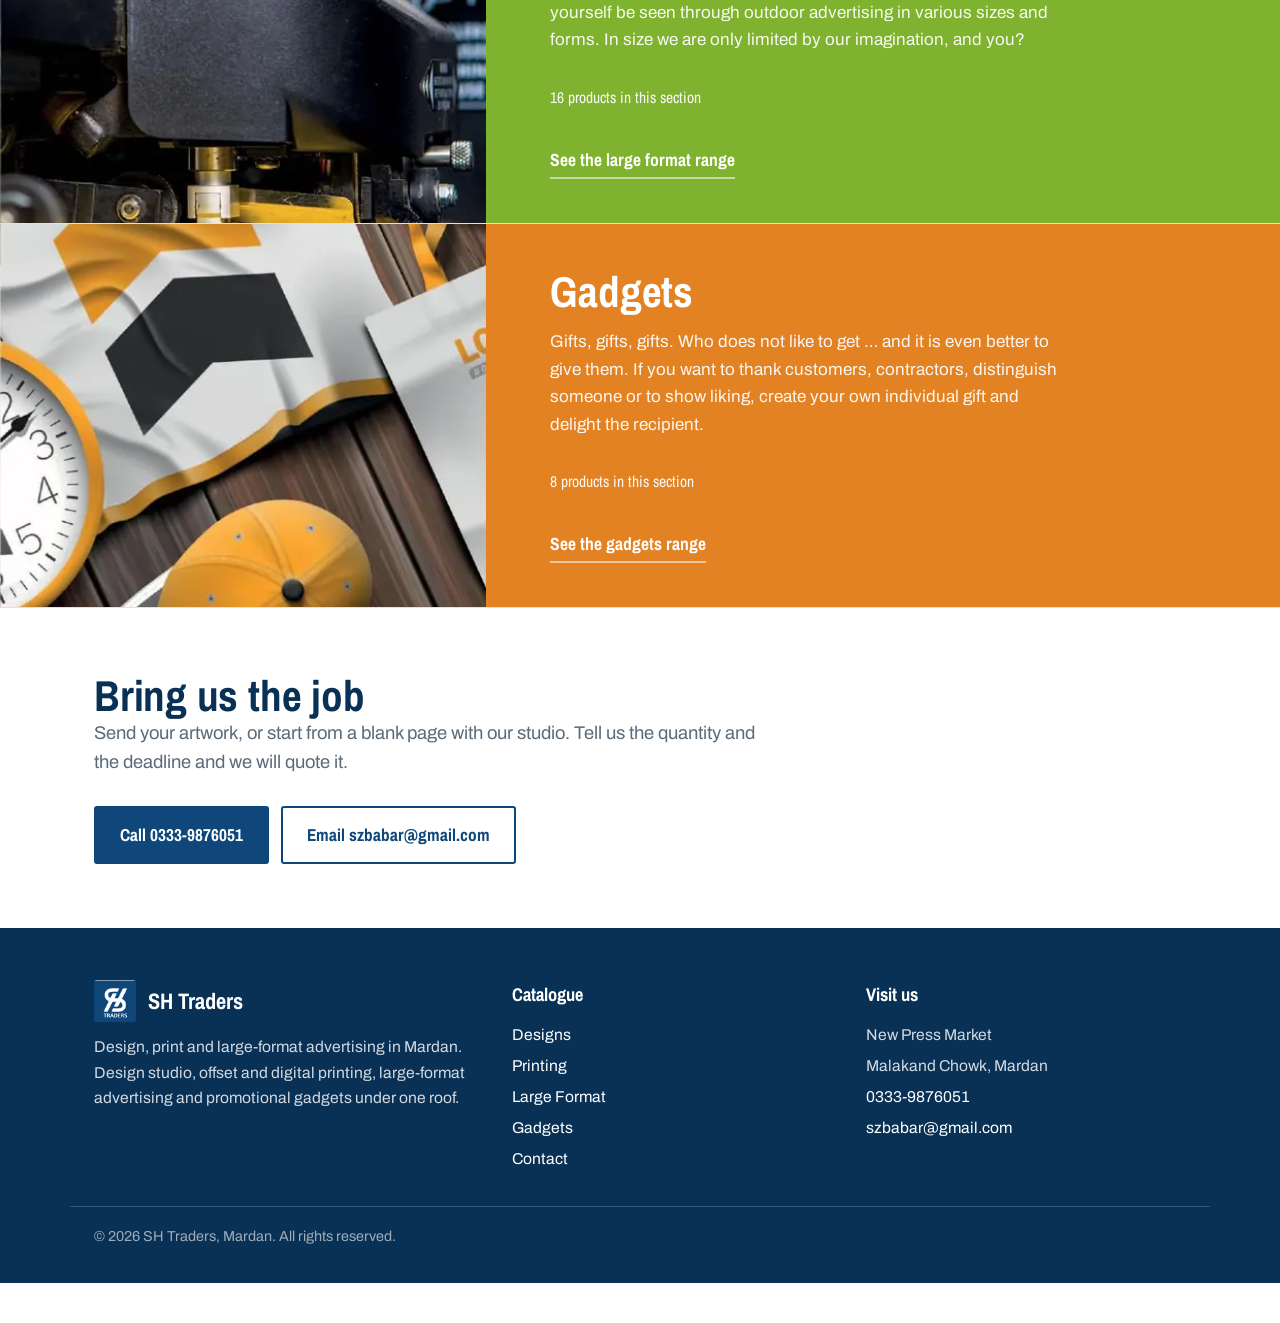
==== commit 6505fecd: "Remove outdated google-site-verification tag Removed outdated google-site-verification meta tag." ====
--- a/index.html
+++ b/index.html
@@ -2,7 +2,6 @@
 <html lang="en">
 <head><meta name="google-site-verification" content="..." />
   <meta name="google-site-verification" content="j6u_y8KvGq1yUomk86PltDkyyfEANlFTsRZ9LsChPas" />
-  google-site-verification=oEpTJypgtUgYuQs6L5GHHCQJKZgWx0DB98mNx4OmHeU
 <meta charset="utf-8">
 <meta name="viewport" content="width=device-width, initial-scale=1">
 <title>SH Traders — Design, print and large-format advertising in Mardan</title>
